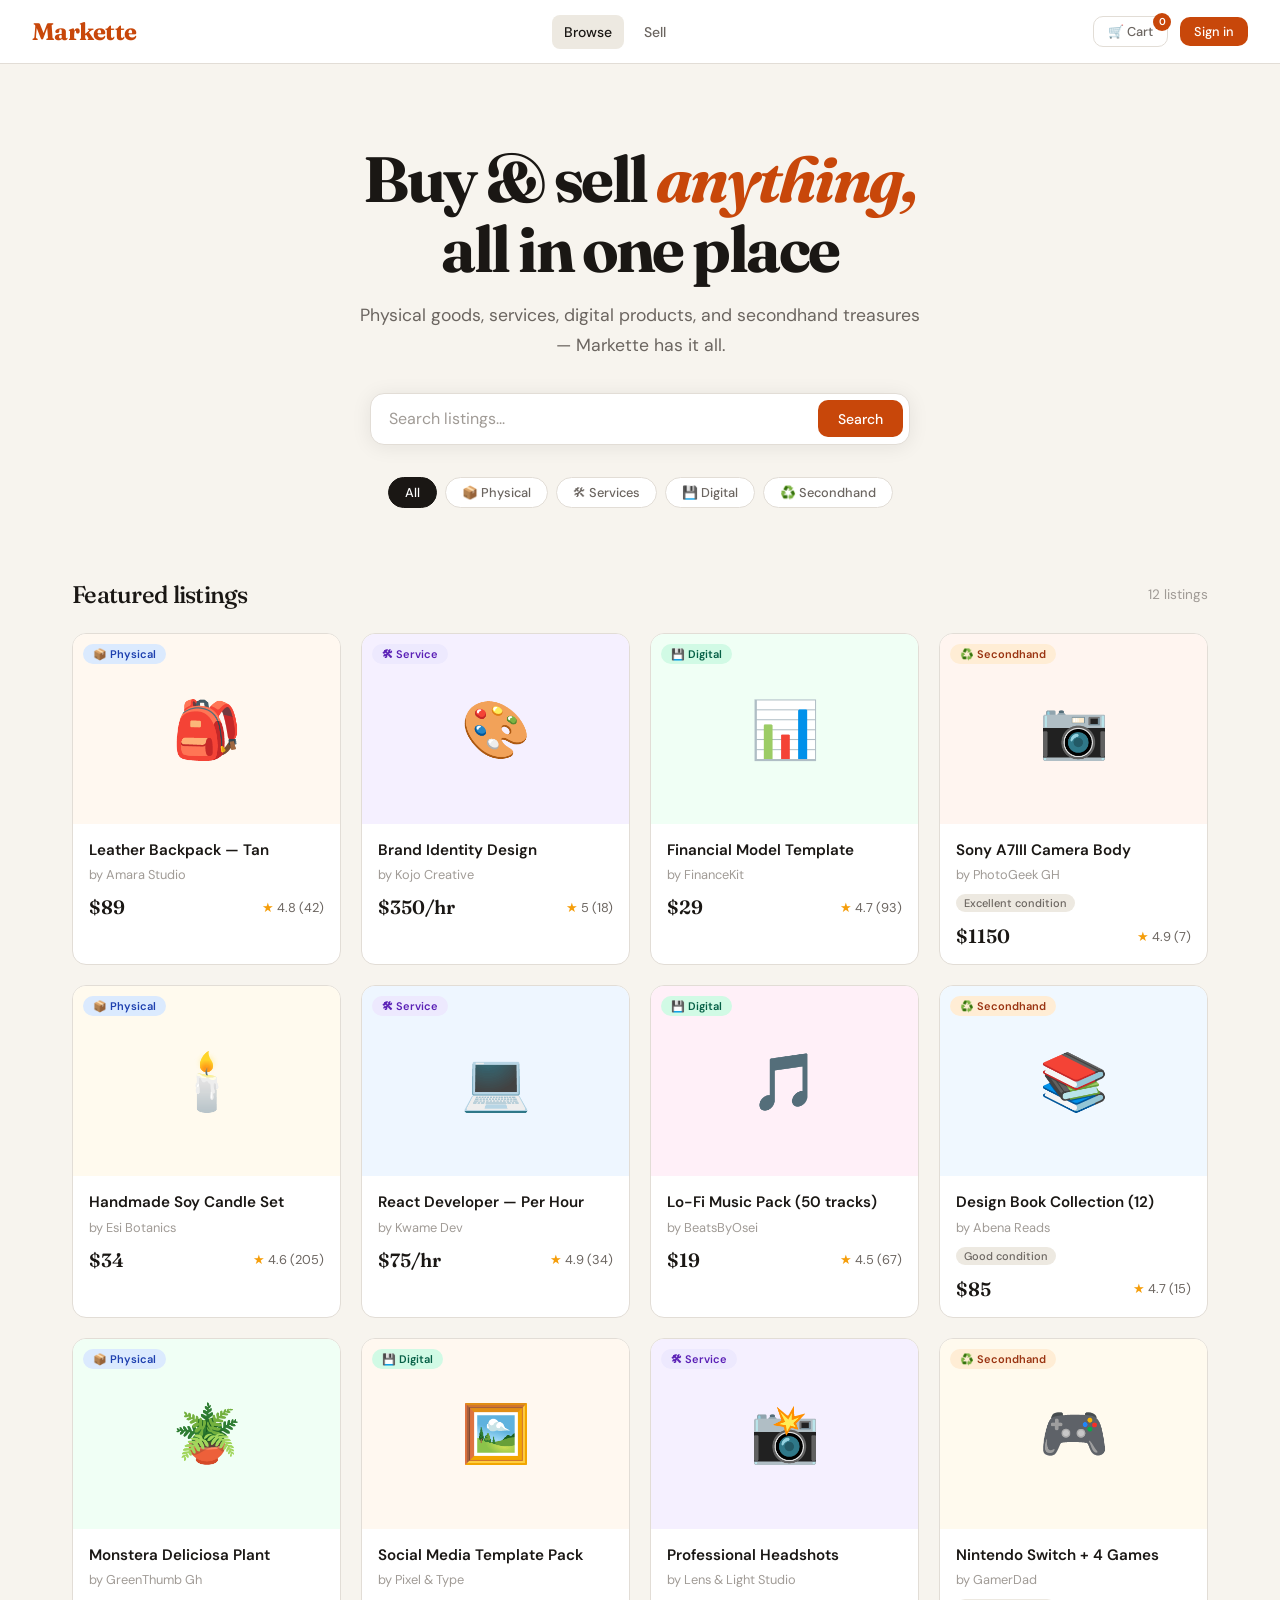
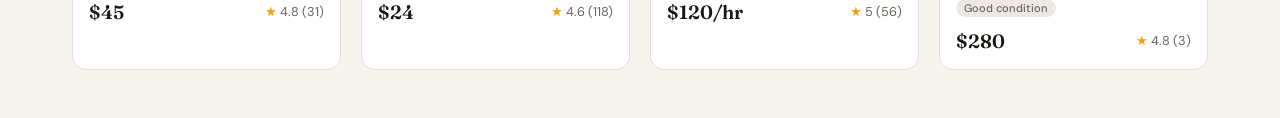
==== index.html @ 48ea08a1 "Rename marketplace.html to index.html for GitHub Pages" ====
<!DOCTYPE html>
<html lang="en">
<head>
<meta charset="UTF-8"/>
<meta name="viewport" content="width=device-width, initial-scale=1.0"/>
<title>Markette — Marketplace</title>
<link href="https://fonts.googleapis.com/css2?family=Fraunces:ital,opsz,wght@0,9..144,300;0,9..144,500;0,9..144,700;1,9..144,400&family=DM+Sans:wght@300;400;500;600&display=swap" rel="stylesheet"/>
<link rel="stylesheet" href="marketplace.css"/>
</head>
<body>

<nav>
  <div class="nav-logo" onclick="goPage('home')">Markette</div>
  <div class="nav-links">
    <button class="nav-link active" onclick="goPage('home');setActive(this)">Browse</button>
    <button class="nav-link" onclick="goPage('sell');setActive(this)">Sell</button>
  </div>
  <div class="nav-right">
    <button class="btn btn-ghost btn-sm cart-btn" onclick="goPage('cart')">
      🛒 Cart <span class="cart-badge" id="cartBadge">0</span>
    </button>
    <button class="btn btn-primary btn-sm">Sign in</button>
  </div>
</nav>

<!-- HOME PAGE -->
<div class="page active" id="page-home">
  <div class="hero">
    <h1>Buy & sell <em>anything,</em><br/>all in one place</h1>
    <p>Physical goods, services, digital products, and secondhand treasures — Markette has it all.</p>
    <div class="hero-search">
      <input type="text" placeholder="Search listings..." id="searchInput" oninput="filterListings()"/>
      <button class="btn btn-primary" onclick="filterListings()">Search</button>
    </div>
    <div class="category-pills">
      <span class="pill active" onclick="filterByType('all',this)">All</span>
      <span class="pill physical" onclick="filterByType('physical',this)">📦 Physical</span>
      <span class="pill services" onclick="filterByType('services',this)">🛠 Services</span>
      <span class="pill digital" onclick="filterByType('digital',this)">💾 Digital</span>
      <span class="pill secondhand" onclick="filterByType('secondhand',this)">♻️ Secondhand</span>
    </div>
  </div>
  <div class="section">
    <div class="section-header">
      <h2>Featured listings</h2>
      <span style="font-size:0.85rem;color:var(--ink3)" id="listingCount"></span>
    </div>
    <div class="grid" id="listingsGrid"></div>
  </div>
</div>

<!-- DETAIL PAGE -->
<div class="page" id="page-detail">
  <button class="back-btn" onclick="goPage('home')">← Back to listings</button>
  <div class="detail-layout" id="detailContent"></div>
</div>

<!-- CART PAGE -->
<div class="page" id="page-cart">
  <div class="cart-layout">
    <h1>Your cart</h1>
    <div id="cartContent"></div>
  </div>
</div>

<!-- SELL PAGE -->
<div class="page" id="page-sell">
  <div class="sell-layout">
    <h1>List something</h1>
    <p class="sub">Choose a listing type and fill in the details to start selling.</p>
    <div id="sellForm"></div>
  </div>
</div>

<div class="toast" id="toast"></div>
<script src="marketplace.js"></script>
</body>
</html>
---- marketplace.css ----
*,*::before,*::after{box-sizing:border-box;margin:0;padding:0}
:root{
  --bg:#F7F4EE;
  --surface:#FFFFFF;
  --ink:#1A1714;
  --ink2:#6B6560;
  --ink3:#A09B96;
  --accent:#C8470A;
  --accent2:#E8A87C;
  --green:#2A6B4A;
  --blue:#1E4C8A;
  --tag-bg:#EDE9E1;
  --border:#E2DDD6;
  --radius:14px;
  --shadow:0 2px 20px rgba(26,23,20,0.08);
}
body{font-family:'DM Sans',sans-serif;background:var(--bg);color:var(--ink);min-height:100vh;overflow-x:hidden}
h1,h2,h3{font-family:'Fraunces',serif}

/* NAV */
nav{background:var(--surface);border-bottom:1px solid var(--border);padding:0 2rem;height:64px;display:flex;align-items:center;justify-content:space-between;position:sticky;top:0;z-index:100}
.nav-logo{font-family:'Fraunces',serif;font-size:1.5rem;font-weight:700;color:var(--accent);letter-spacing:-0.03em;cursor:pointer}
.nav-links{display:flex;align-items:center;gap:0.5rem}
.nav-link{background:none;border:none;font-family:'DM Sans',sans-serif;font-size:0.875rem;font-weight:500;color:var(--ink2);cursor:pointer;padding:0.5rem 0.75rem;border-radius:8px;transition:all 0.15s}
.nav-link:hover,.nav-link.active{background:var(--tag-bg);color:var(--ink)}
.nav-right{display:flex;align-items:center;gap:0.75rem}
.btn{border:none;cursor:pointer;font-family:'DM Sans',sans-serif;font-weight:500;border-radius:10px;transition:all 0.15s;display:inline-flex;align-items:center;gap:0.4rem}
.btn-ghost{background:none;color:var(--ink2);padding:0.5rem 1rem;font-size:0.875rem;border:1px solid var(--border)}
.btn-ghost:hover{background:var(--tag-bg);color:var(--ink)}
.btn-primary{background:var(--accent);color:#fff;padding:0.6rem 1.25rem;font-size:0.875rem}
.btn-primary:hover{background:#A83A08;transform:translateY(-1px)}
.btn-sm{padding:0.4rem 0.875rem;font-size:0.8rem}
.cart-btn{position:relative}
.cart-badge{position:absolute;top:-4px;right:-4px;background:var(--accent);color:#fff;font-size:10px;font-weight:600;width:18px;height:18px;border-radius:50%;display:flex;align-items:center;justify-content:center}

/* PAGES */
.page{display:none;animation:fadeUp 0.3s ease}
.page.active{display:block}
@keyframes fadeUp{from{opacity:0;transform:translateY(10px)}to{opacity:1;transform:translateY(0)}}

/* HERO */
.hero{padding:5rem 2rem 3rem;text-align:center;max-width:800px;margin:0 auto}
.hero h1{font-size:clamp(2.5rem,6vw,4rem);font-weight:700;line-height:1.1;letter-spacing:-0.04em;margin-bottom:1rem}
.hero h1 em{color:var(--accent);font-style:italic}
.hero p{font-size:1.1rem;color:var(--ink2);margin-bottom:2rem;line-height:1.7;max-width:560px;margin-left:auto;margin-right:auto}
.hero-search{display:flex;gap:0.5rem;max-width:540px;margin:0 auto 2rem;background:var(--surface);border:1px solid var(--border);border-radius:14px;padding:0.4rem;box-shadow:var(--shadow)}
.hero-search input{flex:1;border:none;background:none;padding:0.5rem 0.75rem;font-size:1rem;font-family:'DM Sans',sans-serif;color:var(--ink);outline:none}
.hero-search input::placeholder{color:var(--ink3)}
.category-pills{display:flex;gap:0.5rem;justify-content:center;flex-wrap:wrap;margin-top:2rem}
.pill{border:1px solid var(--border);background:var(--surface);color:var(--ink2);padding:0.4rem 1rem;border-radius:20px;font-size:0.8rem;font-weight:500;cursor:pointer;transition:all 0.15s}
.pill:hover,.pill.active{background:var(--ink);color:#fff;border-color:var(--ink)}
.pill.physical{--pc:#1E4C8A}.pill.physical:hover,.pill.physical.active{background:var(--blue);border-color:var(--blue);color:#fff}
.pill.services{--pc:#6B3FA0}.pill.services:hover,.pill.services.active{background:#6B3FA0;border-color:#6B3FA0;color:#fff}
.pill.digital{--pc:#2A6B4A}.pill.digital:hover,.pill.digital.active{background:var(--green);border-color:var(--green);color:#fff}
.pill.secondhand{--pc:#C8470A}.pill.secondhand:hover,.pill.secondhand.active{background:var(--accent);border-color:var(--accent);color:#fff}

/* LISTINGS GRID */
.section{padding:1.5rem 2rem 3rem;max-width:1200px;margin:0 auto}
.section-header{display:flex;align-items:center;justify-content:space-between;margin-bottom:1.5rem}
.section-header h2{font-size:1.5rem;font-weight:500;letter-spacing:-0.03em}
.grid{display:grid;grid-template-columns:repeat(auto-fill,minmax(260px,1fr));gap:1.25rem}

/* CARD */
.card{background:var(--surface);border:1px solid var(--border);border-radius:var(--radius);overflow:hidden;cursor:pointer;transition:all 0.2s}
.card:hover{transform:translateY(-3px);box-shadow:0 8px 32px rgba(26,23,20,0.12)}
.card-img{height:190px;display:flex;align-items:center;justify-content:center;font-size:3.5rem;position:relative}
.card-type-badge{position:absolute;top:10px;left:10px;padding:3px 10px;border-radius:20px;font-size:11px;font-weight:600;font-family:'DM Sans',sans-serif}
.badge-physical{background:#DBEAFE;color:#1E40AF}
.badge-services{background:#EDE9FE;color:#5B21B6}
.badge-digital{background:#D1FAE5;color:#065F46}
.badge-secondhand{background:#FFEDD5;color:#9A3412}
.card-body{padding:1rem}
.card-title{font-weight:600;font-size:0.95rem;margin-bottom:0.3rem;line-height:1.4}
.card-seller{font-size:0.8rem;color:var(--ink3);margin-bottom:0.5rem}
.card-footer{display:flex;align-items:center;justify-content:space-between;margin-top:0.75rem}
.card-price{font-family:'Fraunces',serif;font-size:1.2rem;font-weight:600;color:var(--ink)}
.card-rating{font-size:0.8rem;color:var(--ink2);display:flex;align-items:center;gap:3px}
.star{color:#F59E0B}
.condition-badge{font-size:11px;padding:2px 8px;border-radius:20px;background:var(--tag-bg);color:var(--ink2);font-weight:500}

/* PRODUCT DETAIL */
.detail-layout{display:grid;grid-template-columns:1fr 1fr;gap:3rem;padding:2rem;max-width:1100px;margin:0 auto}
@media(max-width:700px){.detail-layout{grid-template-columns:1fr}}
.detail-img{background:var(--surface);border:1px solid var(--border);border-radius:var(--radius);height:380px;display:flex;align-items:center;justify-content:center;font-size:6rem}
.detail-info{padding:0.5rem 0}
.detail-info h1{font-size:2rem;font-weight:600;letter-spacing:-0.03em;margin-bottom:0.5rem;line-height:1.2}
.detail-seller{font-size:0.9rem;color:var(--ink2);margin-bottom:1rem}
.detail-price{font-family:'Fraunces',serif;font-size:2.2rem;font-weight:700;color:var(--accent);margin-bottom:1.5rem}
.detail-desc{font-size:0.95rem;color:var(--ink2);line-height:1.7;margin-bottom:1.5rem}
.detail-actions{display:flex;flex-direction:column;gap:0.75rem}
.btn-large{padding:0.875rem 1.5rem;font-size:1rem;border-radius:12px;width:100%;justify-content:center}
.btn-outline{background:none;color:var(--ink);border:1.5px solid var(--border);padding:0.875rem 1.5rem;font-size:1rem;border-radius:12px;width:100%;justify-content:center;cursor:pointer;font-family:'DM Sans',sans-serif;font-weight:500;transition:all 0.15s;display:flex;align-items:center;gap:0.4rem}
.btn-outline:hover{background:var(--tag-bg)}
.back-btn{display:flex;align-items:center;gap:0.5rem;background:none;border:none;cursor:pointer;font-family:'DM Sans',sans-serif;font-size:0.875rem;color:var(--ink2);padding:1rem 2rem;transition:color 0.15s}
.back-btn:hover{color:var(--ink)}
.meta-row{display:flex;gap:1rem;margin-bottom:1rem;flex-wrap:wrap}
.meta-item{background:var(--tag-bg);padding:0.4rem 0.875rem;border-radius:8px;font-size:0.8rem;color:var(--ink2)}

/* CART */
.cart-layout{max-width:900px;margin:0 auto;padding:2rem}
.cart-layout h1{font-size:2rem;font-weight:600;margin-bottom:1.5rem;letter-spacing:-0.03em}
.cart-item{background:var(--surface);border:1px solid var(--border);border-radius:var(--radius);padding:1.25rem;display:flex;align-items:center;gap:1rem;margin-bottom:0.875rem}
.cart-item-img{width:64px;height:64px;background:var(--tag-bg);border-radius:10px;display:flex;align-items:center;justify-content:center;font-size:2rem;flex-shrink:0}
.cart-item-info{flex:1}
.cart-item-title{font-weight:600;margin-bottom:0.2rem}
.cart-item-sub{font-size:0.8rem;color:var(--ink3)}
.cart-item-price{font-family:'Fraunces',serif;font-size:1.2rem;font-weight:600;color:var(--accent)}
.remove-btn{background:none;border:none;cursor:pointer;color:var(--ink3);font-size:1.2rem;padding:0.25rem;transition:color 0.15s;border-radius:6px}
.remove-btn:hover{color:#E53935;background:#FEE2E2}
.cart-summary{background:var(--surface);border:1px solid var(--border);border-radius:var(--radius);padding:1.5rem;margin-top:1.5rem}
.summary-row{display:flex;justify-content:space-between;margin-bottom:0.75rem;font-size:0.95rem}
.summary-row.total{font-size:1.2rem;font-weight:600;border-top:1px solid var(--border);padding-top:0.75rem;margin-top:0.5rem}
.empty-state{text-align:center;padding:4rem 2rem;color:var(--ink2)}
.empty-state .emo{font-size:4rem;margin-bottom:1rem}
.empty-state p{font-size:1rem;margin-bottom:1.5rem}

/* SELL */
.sell-layout{max-width:680px;margin:0 auto;padding:2rem}
.sell-layout h1{font-size:2rem;font-weight:600;margin-bottom:0.5rem;letter-spacing:-0.03em}
.sell-layout .sub{font-size:0.95rem;color:var(--ink2);margin-bottom:2rem}
.form-group{margin-bottom:1.25rem}
.form-group label{display:block;font-size:0.875rem;font-weight:500;margin-bottom:0.4rem;color:var(--ink)}
.form-group input,.form-group textarea,.form-group select{width:100%;padding:0.75rem 1rem;border:1px solid var(--border);border-radius:10px;font-family:'DM Sans',sans-serif;font-size:0.95rem;background:var(--surface);color:var(--ink);outline:none;transition:border 0.15s}
.form-group input:focus,.form-group textarea:focus,.form-group select:focus{border-color:var(--accent)}
.form-group textarea{resize:vertical;min-height:100px}
.type-grid{display:grid;grid-template-columns:repeat(2,1fr);gap:0.75rem;margin-bottom:1.5rem}
.type-option{border:1.5px solid var(--border);border-radius:12px;padding:1rem;cursor:pointer;transition:all 0.15s;text-align:center;background:var(--surface)}
.type-option:hover{border-color:var(--accent);background:#FFF8F5}
.type-option.selected{border-color:var(--accent);background:#FFF1EA}
.type-option .emo{font-size:1.75rem;margin-bottom:0.4rem}
.type-option .name{font-size:0.875rem;font-weight:600}
.type-option .desc{font-size:0.75rem;color:var(--ink3);margin-top:0.2rem}
.form-row{display:grid;grid-template-columns:1fr 1fr;gap:1rem}
.success-state{text-align:center;padding:3rem 2rem}
.success-state .emo{font-size:4rem;margin-bottom:1rem}
.success-state h2{font-size:1.5rem;margin-bottom:0.5rem}
.success-state p{color:var(--ink2);margin-bottom:1.5rem}

/* TOAST */
.toast{position:fixed;bottom:2rem;right:2rem;background:var(--ink);color:#fff;padding:0.875rem 1.5rem;border-radius:12px;font-size:0.875rem;font-weight:500;transform:translateY(80px);opacity:0;transition:all 0.3s;z-index:999;max-width:320px}
.toast.show{transform:translateY(0);opacity:1}

/* PROFILE TAG */
.seller-tag{display:inline-flex;align-items:center;gap:6px;background:var(--tag-bg);border-radius:20px;padding:4px 10px 4px 4px;margin-bottom:1rem}
.seller-avatar{width:28px;height:28px;border-radius:50%;background:var(--accent);color:#fff;display:flex;align-items:center;justify-content:center;font-size:12px;font-weight:600}
.seller-name{font-size:0.8rem;font-weight:500}
.stars{color:#F59E0B;letter-spacing:1px;font-size:0.85rem}
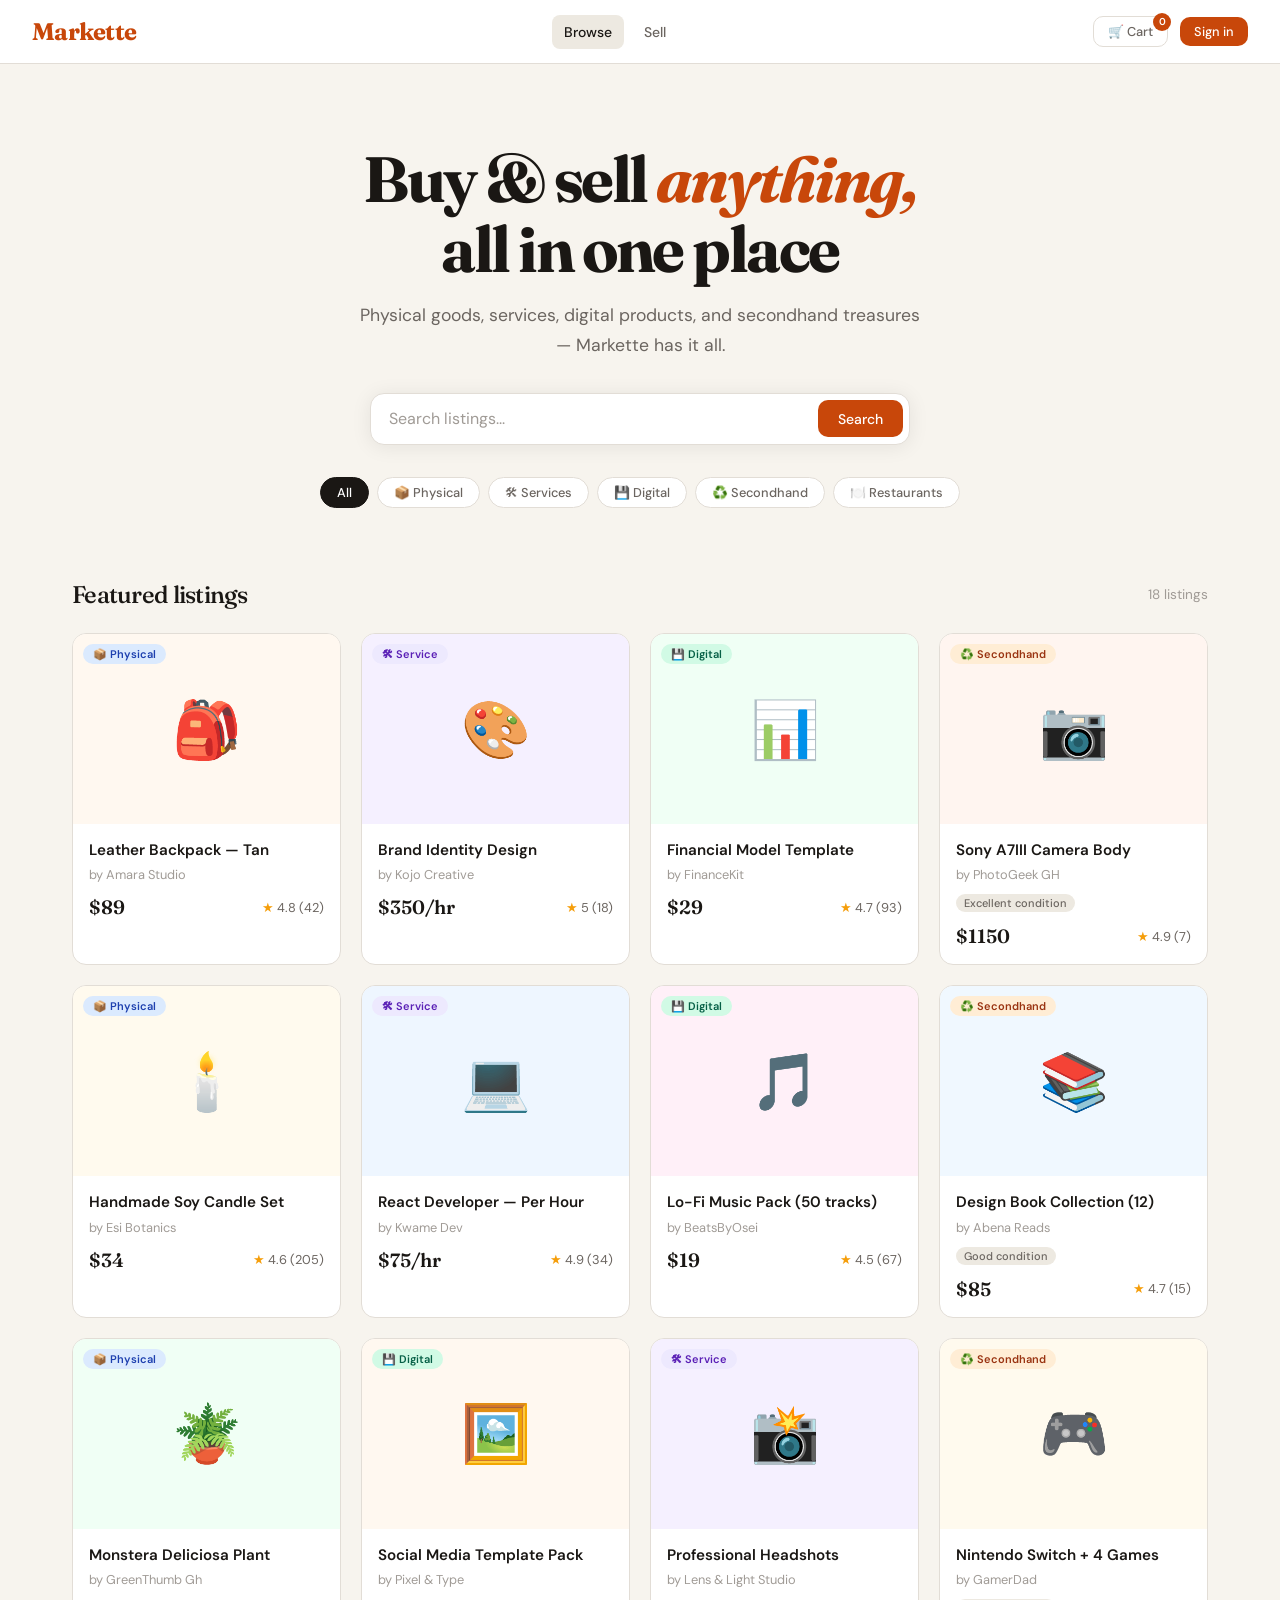
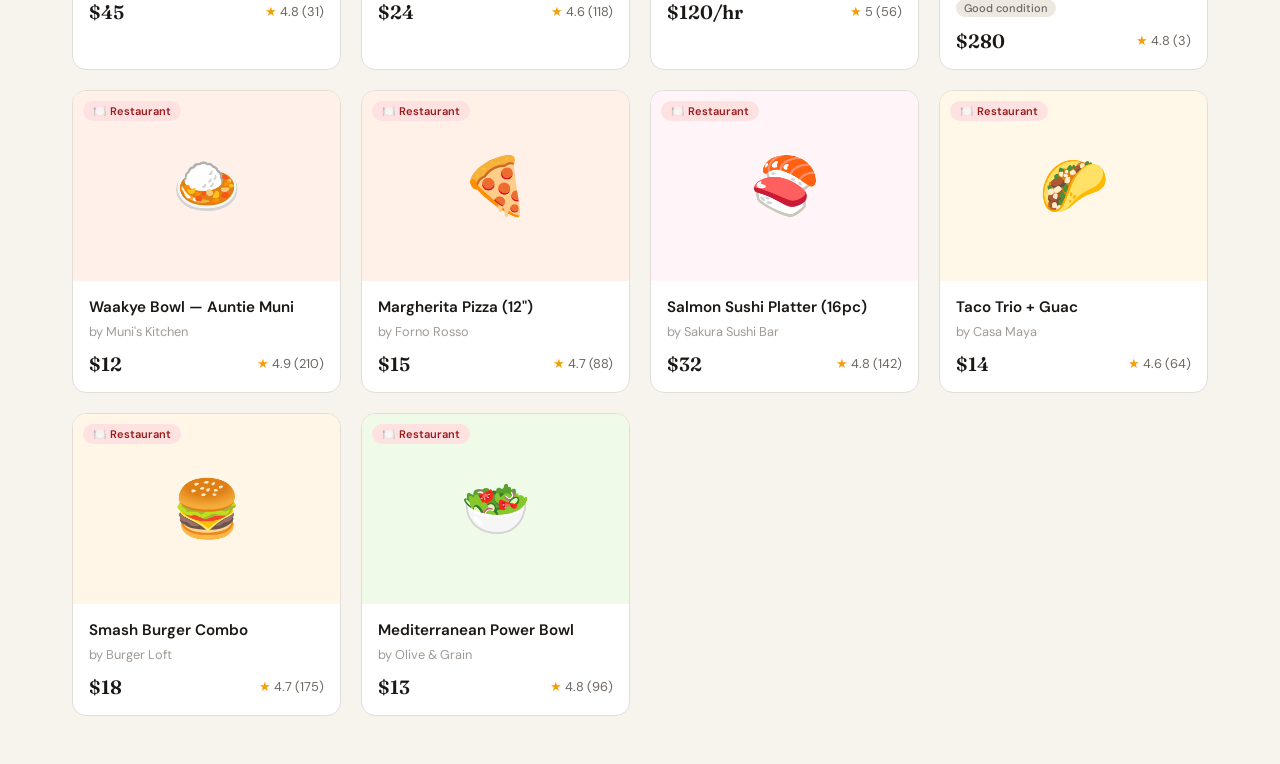
==== commit 35a65820: "Add restaurants category with listings, ordering, and sell-form support - New 'Restaurant' pill on h" ====
--- a/index.html
+++ b/index.html
@@ -38,6 +38,7 @@
       <span class="pill services" onclick="filterByType('services',this)">🛠 Services</span>
       <span class="pill digital" onclick="filterByType('digital',this)">💾 Digital</span>
       <span class="pill secondhand" onclick="filterByType('secondhand',this)">♻️ Secondhand</span>
+      <span class="pill restaurant" onclick="filterByType('restaurant',this)">🍽️ Restaurants</span>
     </div>
   </div>
   <div class="section">
--- a/marketplace.css
+++ b/marketplace.css
@@ -53,6 +53,7 @@
 .pill.services{--pc:#6B3FA0}.pill.services:hover,.pill.services.active{background:#6B3FA0;border-color:#6B3FA0;color:#fff}
 .pill.digital{--pc:#2A6B4A}.pill.digital:hover,.pill.digital.active{background:var(--green);border-color:var(--green);color:#fff}
 .pill.secondhand{--pc:#C8470A}.pill.secondhand:hover,.pill.secondhand.active{background:var(--accent);border-color:var(--accent);color:#fff}
+.pill.restaurant{--pc:#B91C1C}.pill.restaurant:hover,.pill.restaurant.active{background:#B91C1C;border-color:#B91C1C;color:#fff}
 
 /* LISTINGS GRID */
 .section{padding:1.5rem 2rem 3rem;max-width:1200px;margin:0 auto}
@@ -69,6 +70,7 @@
 .badge-services{background:#EDE9FE;color:#5B21B6}
 .badge-digital{background:#D1FAE5;color:#065F46}
 .badge-secondhand{background:#FFEDD5;color:#9A3412}
+.badge-restaurant{background:#FEE2E2;color:#991B1B}
 .card-body{padding:1rem}
 .card-title{font-weight:600;font-size:0.95rem;margin-bottom:0.3rem;line-height:1.4}
 .card-seller{font-size:0.8rem;color:var(--ink3);margin-bottom:0.5rem}
@@ -123,7 +125,7 @@
 .form-group input,.form-group textarea,.form-group select{width:100%;padding:0.75rem 1rem;border:1px solid var(--border);border-radius:10px;font-family:'DM Sans',sans-serif;font-size:0.95rem;background:var(--surface);color:var(--ink);outline:none;transition:border 0.15s}
 .form-group input:focus,.form-group textarea:focus,.form-group select:focus{border-color:var(--accent)}
 .form-group textarea{resize:vertical;min-height:100px}
-.type-grid{display:grid;grid-template-columns:repeat(2,1fr);gap:0.75rem;margin-bottom:1.5rem}
+.type-grid{display:grid;grid-template-columns:repeat(auto-fit,minmax(140px,1fr));gap:0.75rem;margin-bottom:1.5rem}
 .type-option{border:1.5px solid var(--border);border-radius:12px;padding:1rem;cursor:pointer;transition:all 0.15s;text-align:center;background:var(--surface)}
 .type-option:hover{border-color:var(--accent);background:#FFF8F5}
 .type-option.selected{border-color:var(--accent);background:#FFF1EA}
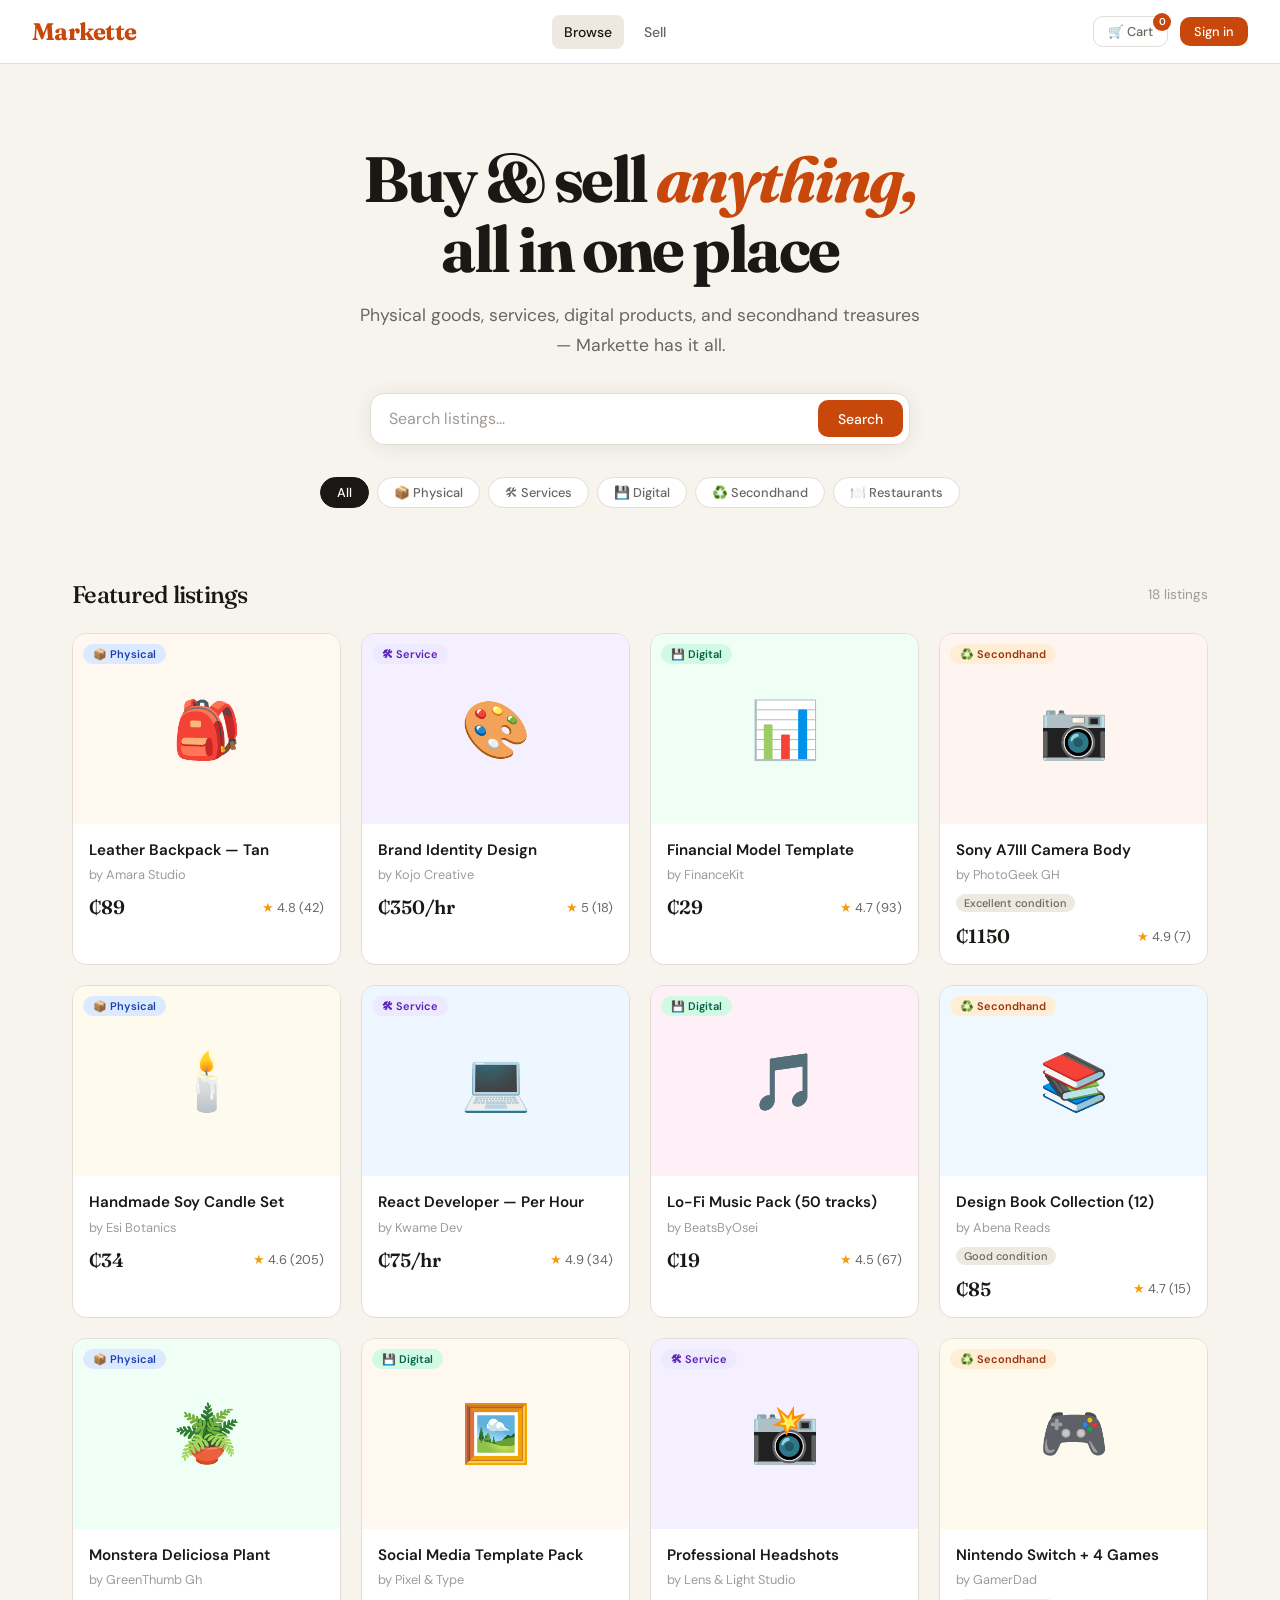
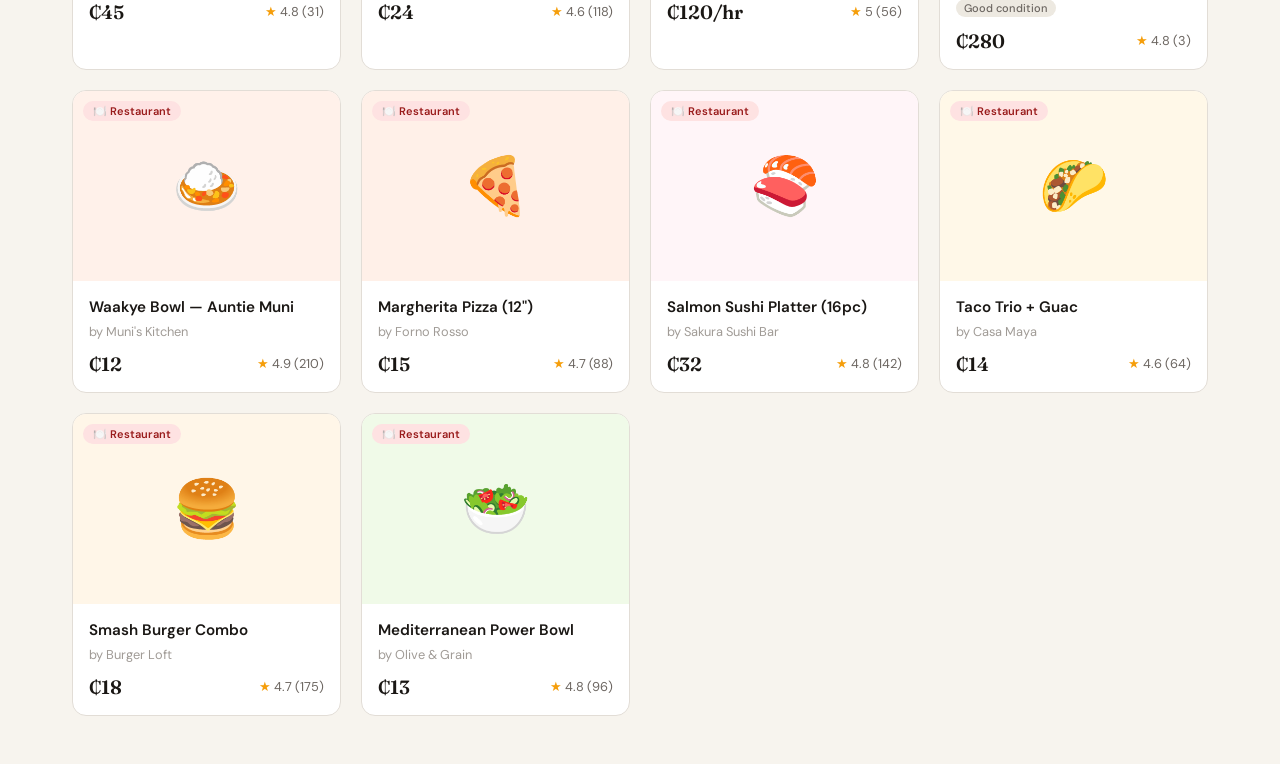
==== commit 8b47153e: "Add My Listings page with stats and manage actions - New page accessible from the store-chip dropdow" ====
--- a/index.html
+++ b/index.html
@@ -19,7 +19,7 @@
     <button class="btn btn-ghost btn-sm cart-btn" onclick="goPage('cart')">
       🛒 Cart <span class="cart-badge" id="cartBadge">0</span>
     </button>
-    <button class="btn btn-primary btn-sm">Sign in</button>
+    <div id="authSlot"></div>
   </div>
 </nav>
 
@@ -64,6 +64,14 @@
   </div>
 </div>
 
+<!-- MY LISTINGS PAGE -->
+<div class="page" id="page-mine">
+  <div class="mine-layout">
+    <h1>Your listings</h1>
+    <div id="mineContent"></div>
+  </div>
+</div>
+
 <!-- SELL PAGE -->
 <div class="page" id="page-sell">
   <div class="sell-layout">
@@ -73,6 +81,37 @@
   </div>
 </div>
 
+<!-- REGISTER MODAL -->
+<div class="modal-backdrop" id="registerModal" onclick="closeRegisterIfBackdrop(event)">
+  <div class="modal" role="dialog" aria-labelledby="registerTitle">
+    <button class="modal-close" onclick="closeRegisterModal()" aria-label="Close">✕</button>
+    <h2 id="registerTitle">Open your store</h2>
+    <p class="modal-sub">Set up a seller profile to start listing items on Markette.</p>
+    <div class="form-group"><label>Store name</label><input type="text" id="regStoreName" placeholder="e.g. Amara Studio"/></div>
+    <div class="form-group"><label>Contact email</label><input type="email" id="regEmail" placeholder="you@example.com"/></div>
+    <div class="form-row">
+      <div class="form-group"><label>What do you sell?</label><select id="regCategory">
+        <option value="physical">📦 Physical goods</option>
+        <option value="services">🛠 Services</option>
+        <option value="digital">💾 Digital products</option>
+        <option value="secondhand">♻️ Secondhand items</option>
+        <option value="restaurant">🍽️ Restaurant / Food</option>
+      </select></div>
+      <div class="form-group"><label>Payout method</label><select id="regPayout">
+        <option>Bank transfer</option>
+        <option>Mobile Money (MTN)</option>
+        <option>Mobile Money (Vodafone)</option>
+        <option>PayPal</option>
+        <option>Stripe</option>
+      </select></div>
+    </div>
+    <div class="modal-actions">
+      <button class="btn-outline" onclick="closeRegisterModal()">Cancel</button>
+      <button class="btn btn-primary" onclick="submitRegister()">Create store →</button>
+    </div>
+  </div>
+</div>
+
 <div class="toast" id="toast"></div>
 <script src="marketplace.js"></script>
 </body>
--- a/marketplace.css
+++ b/marketplace.css
@@ -71,6 +71,8 @@
 .badge-digital{background:#D1FAE5;color:#065F46}
 .badge-secondhand{background:#FFEDD5;color:#9A3412}
 .badge-restaurant{background:#FEE2E2;color:#991B1B}
+.card-mine-badge{position:absolute;top:10px;right:10px;padding:3px 10px;border-radius:20px;font-size:11px;font-weight:600;background:var(--ink);color:#fff;font-family:'DM Sans',sans-serif}
+.mine-banner{background:#FFF1EA;border:1px solid var(--accent2);color:var(--ink);border-radius:10px;padding:0.75rem 1rem;font-size:0.875rem}
 .card-body{padding:1rem}
 .card-title{font-weight:600;font-size:0.95rem;margin-bottom:0.3rem;line-height:1.4}
 .card-seller{font-size:0.8rem;color:var(--ink3);margin-bottom:0.5rem}
@@ -115,6 +117,27 @@
 .empty-state{text-align:center;padding:4rem 2rem;color:var(--ink2)}
 .empty-state .emo{font-size:4rem;margin-bottom:1rem}
 .empty-state p{font-size:1rem;margin-bottom:1.5rem}
+
+/* MY LISTINGS */
+.mine-layout{max-width:900px;margin:0 auto;padding:2rem}
+.mine-layout h1{font-size:2rem;font-weight:600;margin-bottom:1.5rem;letter-spacing:-0.03em}
+.stats-grid{display:grid;grid-template-columns:repeat(auto-fit,minmax(170px,1fr));gap:1rem;margin-bottom:2rem}
+.stat-card{background:var(--surface);border:1px solid var(--border);border-radius:var(--radius);padding:1.25rem}
+.stat-num{font-family:'Fraunces',serif;font-size:1.75rem;font-weight:600;color:var(--ink);margin-bottom:0.2rem;letter-spacing:-0.02em}
+.stat-label{font-size:0.8rem;color:var(--ink2)}
+.mine-list{display:flex;flex-direction:column;gap:0.75rem}
+.mine-item{background:var(--surface);border:1px solid var(--border);border-radius:var(--radius);padding:1rem;display:flex;align-items:center;gap:1rem}
+.mine-thumb{width:64px;height:64px;border-radius:10px;display:flex;align-items:center;justify-content:center;font-size:2rem;flex-shrink:0}
+.mine-info{flex:1;min-width:0}
+.mine-title{font-weight:600;margin-bottom:0.35rem;line-height:1.3}
+.mine-sub{font-size:0.85rem;color:var(--ink2);display:flex;align-items:center;gap:0.5rem;flex-wrap:wrap}
+.mine-sub .card-type-badge{position:static;padding:2px 8px}
+.mine-actions{display:flex;gap:0.5rem;flex-shrink:0}
+.mine-action-btn{background:var(--surface);border:1px solid var(--border);color:var(--ink2);padding:0.45rem 0.875rem;font-size:0.8rem;border-radius:8px;cursor:pointer;font-family:'DM Sans',sans-serif;font-weight:500;transition:all 0.15s}
+.mine-action-btn:hover{background:var(--tag-bg);color:var(--ink)}
+.mine-action-btn.danger{color:#B91C1C;border-color:#FCA5A5}
+.mine-action-btn.danger:hover{background:#FEE2E2;color:#991B1B;border-color:#F87171}
+@media(max-width:600px){.mine-item{flex-wrap:wrap}.mine-actions{width:100%;margin-top:0.5rem}}
 
 /* SELL */
 .sell-layout{max-width:680px;margin:0 auto;padding:2rem}
@@ -138,6 +161,34 @@
 .success-state h2{font-size:1.5rem;margin-bottom:0.5rem}
 .success-state p{color:var(--ink2);margin-bottom:1.5rem}
 
+/* MODAL */
+.modal-backdrop{position:fixed;inset:0;background:rgba(26,23,20,0.45);display:none;align-items:center;justify-content:center;z-index:1000;padding:1rem;animation:fadeIn 0.2s ease}
+.modal-backdrop.show{display:flex}
+.modal{background:var(--surface);border-radius:16px;padding:2rem;max-width:520px;width:100%;box-shadow:0 20px 60px rgba(26,23,20,0.25);position:relative;max-height:90vh;overflow-y:auto;animation:modalIn 0.25s ease}
+.modal h2{font-size:1.5rem;font-weight:600;letter-spacing:-0.03em;margin-bottom:0.4rem}
+.modal-sub{font-size:0.9rem;color:var(--ink2);margin-bottom:1.5rem}
+.modal-close{position:absolute;top:1rem;right:1rem;background:none;border:none;font-size:1.1rem;color:var(--ink3);cursor:pointer;width:32px;height:32px;border-radius:8px;transition:all 0.15s;display:flex;align-items:center;justify-content:center}
+.modal-close:hover{background:var(--tag-bg);color:var(--ink)}
+.modal-actions{display:flex;gap:0.75rem;justify-content:flex-end;margin-top:1.5rem}
+.modal-actions .btn-outline,.modal-actions .btn{width:auto;padding:0.7rem 1.25rem;font-size:0.875rem}
+@keyframes fadeIn{from{opacity:0}to{opacity:1}}
+@keyframes modalIn{from{opacity:0;transform:translateY(20px) scale(0.98)}to{opacity:1;transform:translateY(0) scale(1)}}
+
+/* STORE CHIP (nav) */
+.store-chip{display:inline-flex;align-items:center;gap:6px;background:var(--tag-bg);border:1px solid var(--border);border-radius:20px;padding:4px 10px 4px 4px;cursor:pointer;font-family:'DM Sans',sans-serif;font-size:0.8rem;font-weight:500;color:var(--ink);transition:all 0.15s}
+.store-chip:hover{background:var(--surface);border-color:var(--ink2)}
+.store-chip .avatar{width:24px;height:24px;border-radius:50%;background:var(--accent);color:#fff;display:flex;align-items:center;justify-content:center;font-size:11px;font-weight:600}
+.store-menu{position:absolute;top:calc(100% + 8px);right:0;background:var(--surface);border:1px solid var(--border);border-radius:12px;box-shadow:var(--shadow);padding:0.4rem;min-width:180px;display:none;z-index:50}
+.store-menu.show{display:block}
+.store-menu button{background:none;border:none;width:100%;text-align:left;padding:0.5rem 0.75rem;border-radius:8px;font-family:'DM Sans',sans-serif;font-size:0.85rem;color:var(--ink);cursor:pointer;transition:background 0.15s}
+.store-menu button:hover{background:var(--tag-bg)}
+.store-menu .item-muted{color:var(--ink3);font-size:0.75rem;padding:0.4rem 0.75rem;pointer-events:none}
+.store-wrap{position:relative}
+
+/* SELLING-AS BANNER */
+.selling-as{display:flex;align-items:center;gap:0.6rem;background:#FFF8F0;border:1px solid var(--accent2);border-radius:10px;padding:0.7rem 1rem;margin-bottom:1.5rem;font-size:0.875rem;color:var(--ink)}
+.selling-as strong{font-weight:600}
+
 /* TOAST */
 .toast{position:fixed;bottom:2rem;right:2rem;background:var(--ink);color:#fff;padding:0.875rem 1.5rem;border-radius:12px;font-size:0.875rem;font-weight:500;transform:translateY(80px);opacity:0;transition:all 0.3s;z-index:999;max-width:320px}
 .toast.show{transform:translateY(0);opacity:1}
